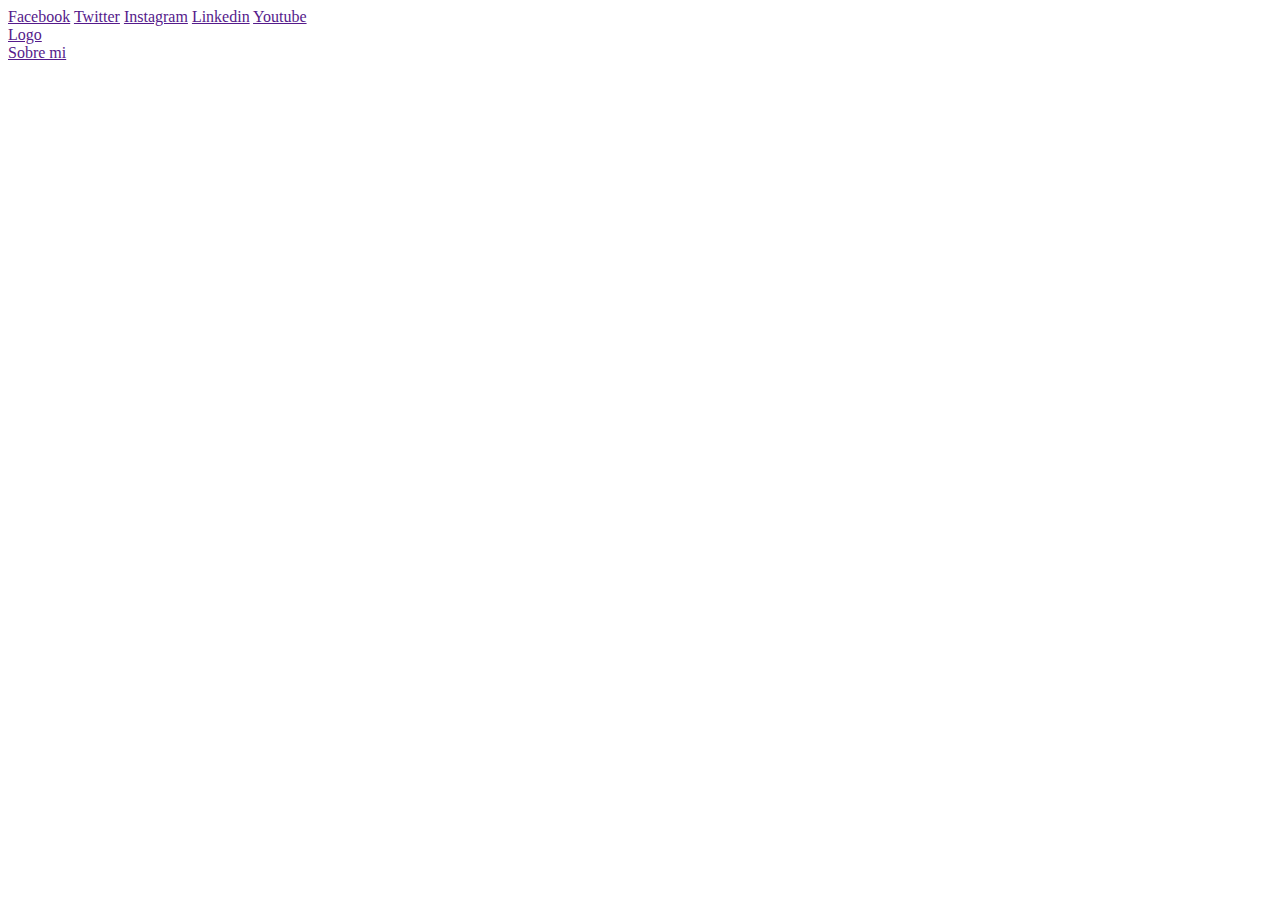
==== index.html @ a58b315d "create navbar" ====
<!DOCTYPE html>
<html lang="en">

<head>
    <meta charset="UTF-8">
    <meta http-equiv="X-UA-Compatible" content="IE=edge">
    <meta name="viewport" content="width=device-width, initial-scale=1.0">
    <title>Document</title>
</head>

<body>
    <header>
        <section class="header-icons-container">
            <div class="icons">
                <a href="">Facebook</a>
                <a href="">Twitter</a>
                <a href="">Instagram</a>
                <a href="">Linkedin</a>
                <a href="">Youtube</a>
            </div>
        </section>
        <nav>
            <section class="nav-logo-container">
                <a href="">Logo</a>
            </section>
            <section class="profile-link">
                <a href="">Sobre mi</a>
            </section>
        </nav>
    </header>
</body>

</html>
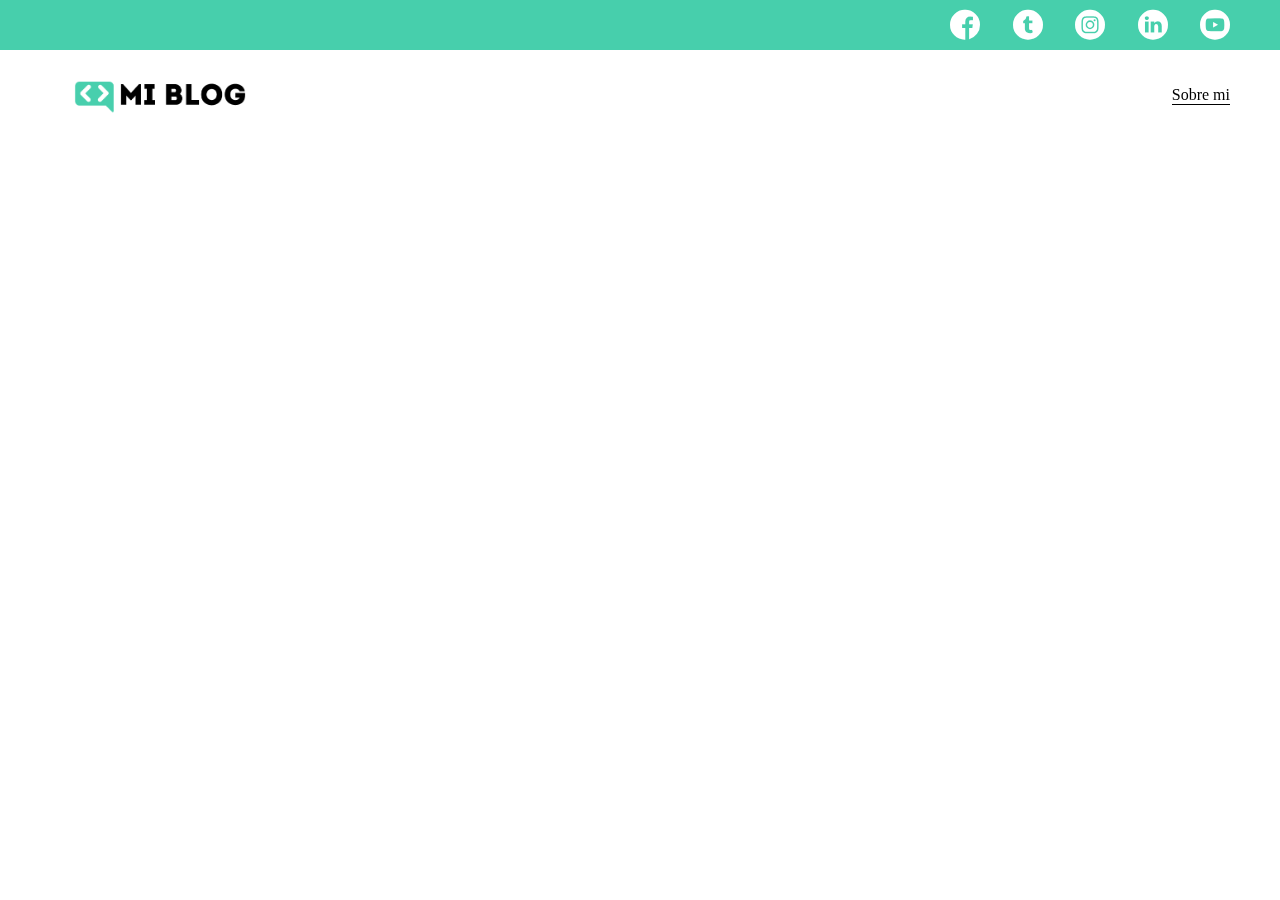
==== commit 9ead75d6: "icons navbar" ====
--- a/index.html
+++ b/index.html
@@ -5,6 +5,8 @@
     <meta charset="UTF-8">
     <meta http-equiv="X-UA-Compatible" content="IE=edge">
     <meta name="viewport" content="width=device-width, initial-scale=1.0">
+    <link rel="stylesheet" href="CSS/main.css">
+    <link rel="stylesheet" href="CSS/font/flaticon.css">
     <title>Document</title>
 </head>
 
@@ -12,16 +14,16 @@
     <header>
         <section class="header-icons-container">
             <div class="icons">
-                <a href="">Facebook</a>
-                <a href="">Twitter</a>
-                <a href="">Instagram</a>
-                <a href="">Linkedin</a>
-                <a href="">Youtube</a>
+                <a href=""><span class="flaticon-001-facebook"></span></a>
+                <a href=""><span class="flaticon-002-twitter"> </span></a>
+                <a href=""><span class="flaticon-011-instagram"></span></a>
+                <a href=""><span class="flaticon-010-linkedin"></span></a>
+                <a href=""><span class="flaticon-008-youtube"></span></a>
             </div>
         </section>
         <nav>
             <section class="nav-logo-container">
-                <a href="">Logo</a>
+                <a href=""><img src="assets/img/Logo-negro.png" alt=""></a>
             </section>
             <section class="profile-link">
                 <a href="">Sobre mi</a>
--- a/CSS/main.css
+++ b/CSS/main.css
@@ -0,0 +1,67 @@
+body {
+    margin: 0;
+    padding: 0;
+    position: fixed;
+    top: 0;
+    bottom: 0;
+    left: 0;
+    right: 0;
+}
+
+a {
+    text-decoration: none;
+    display: inline;
+    color: black;
+}
+
+header {
+    width: 100%;
+    height: 140px;
+    display: grid;
+    grid-template-rows: 1fr 1fr;
+}
+
+header .header-icons-container {
+    width: 100%;
+    height: 50px;
+    display: grid;
+    background-color: #47cfac;
+}
+
+header .header-icons-container .icons {
+    width: 300px;
+    height: auto;
+    display: flex;
+    justify-items: flex-end;
+    align-items: center;
+    justify-content: space-between;
+    justify-self: end;
+    margin-right: 50px;
+}
+header .icons span{
+    color: white;
+}
+nav{
+    display: grid;
+    grid-template-columns: 1fr 1fr;
+    height: 90px;
+}
+nav .nav-logo-container{
+    margin-left: 50px;
+
+}
+nav .nav-logo-container img{
+    width: 220px;
+    margin-top: 10px;
+
+}
+nav .profile-link{
+    display: flex;
+    align-items: center;
+    justify-content: flex-end;
+    margin-right: 50px;
+}
+nav .profile-link a{
+    color: black;
+    border-bottom: 1px solid black;
+}--- a/CSS/font/flaticon.css
+++ b/CSS/font/flaticon.css
@@ -0,0 +1,46 @@
+	/*
+  	Flaticon icon font: Flaticon
+  	Creation date: 20/12/2018 09:27
+  	*/
+
+@font-face {
+  font-family: "Flaticon";
+  src: url("./Flaticon.eot");
+  src: url("./Flaticon.eot?#iefix") format("embedded-opentype"),
+       url("./Flaticon.woff") format("woff"),
+       url("./Flaticon.ttf") format("truetype"),
+       url("./Flaticon.svg#Flaticon") format("svg");
+  font-weight: normal;
+  font-style: normal;
+}
+
+@media screen and (-webkit-min-device-pixel-ratio:0) {
+  @font-face {
+    font-family: "Flaticon";
+    src: url("./Flaticon.svg#Flaticon") format("svg");
+  }
+}
+
+[class^="flaticon-"]:before, [class*=" flaticon-"]:before,
+[class^="flaticon-"]:after, [class*=" flaticon-"]:after {   
+  font-family: Flaticon;
+        font-size: 30px;
+font-style: normal;
+margin-left: 20px;
+}
+
+.flaticon-001-facebook:before { content: "\f100"; }
+.flaticon-002-twitter:before { content: "\f101"; }
+.flaticon-003-whatsapp:before { content: "\f102"; }
+.flaticon-004-groupme:before { content: "\f103"; }
+.flaticon-005-kik:before { content: "\f104"; }
+.flaticon-006-skype:before { content: "\f105"; }
+.flaticon-007-periscope:before { content: "\f106"; }
+.flaticon-008-youtube:before { content: "\f107"; }
+.flaticon-009-itunes:before { content: "\f108"; }
+.flaticon-010-linkedin:before { content: "\f109"; }
+.flaticon-011-instagram:before { content: "\f10a"; }
+.flaticon-012-messenger:before { content: "\f10b"; }
+.flaticon-013-twitter-1:before { content: "\f10c"; }
+.flaticon-014-snapchat:before { content: "\f10d"; }
+.flaticon-015-reddit:before { content: "\f10e"; }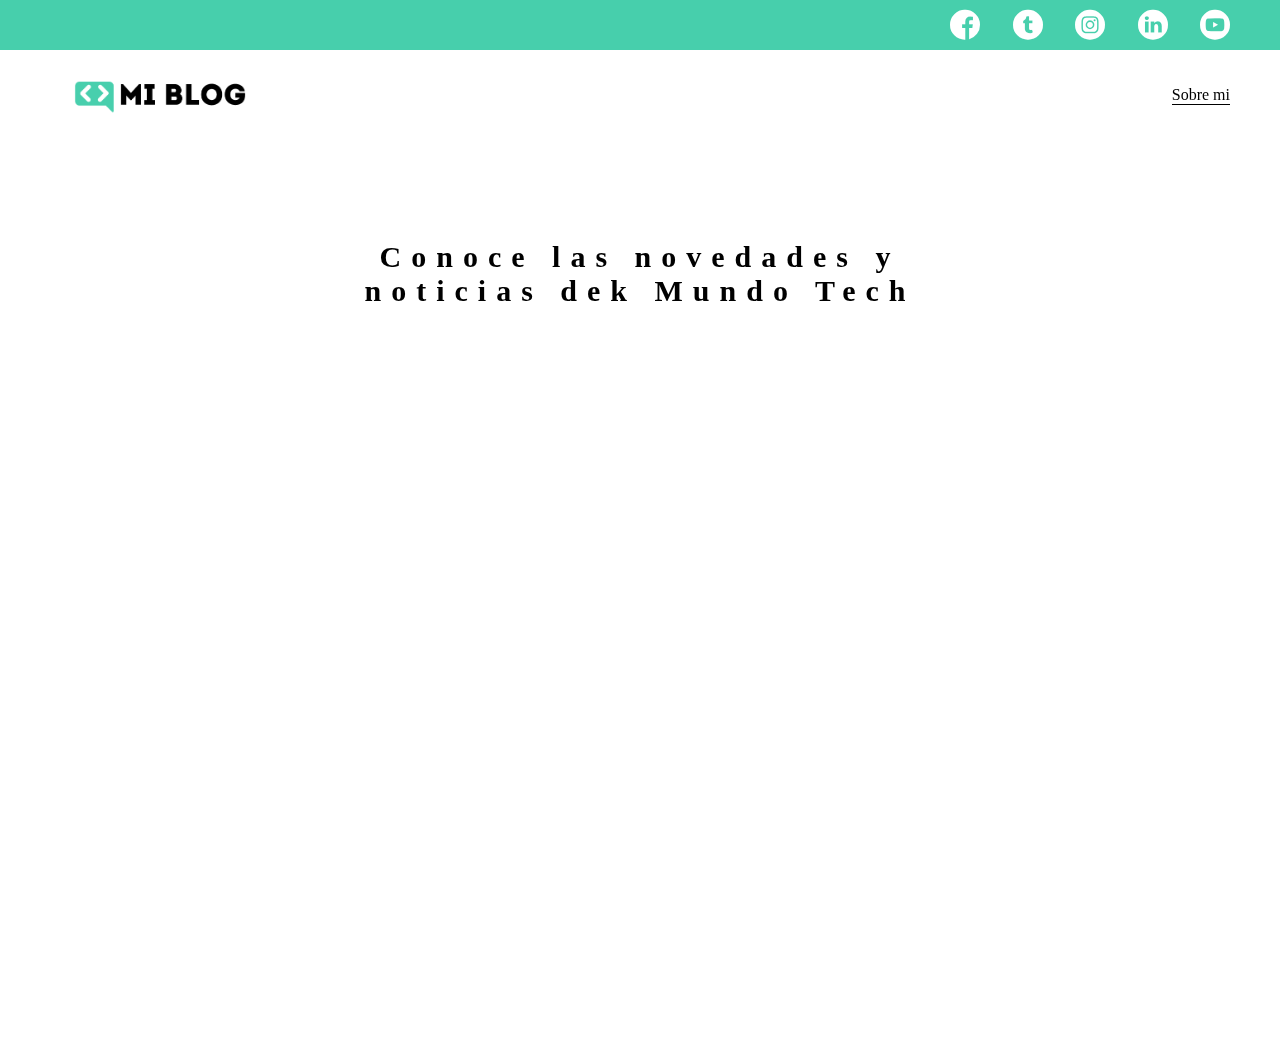
==== commit 54846faf: "create main" ====
--- a/index.html
+++ b/index.html
@@ -30,6 +30,12 @@
             </section>
         </nav>
     </header>
+    <main class="home-main">
+        <section>
+            <h1 class="home-main-text">Conoce las novedades y <br> noticias dek Mundo Tech</br> </h1>
+            <a  class="home-main-button" href="blogs.html"></a>
+        </section>
+    </main>
 </body>
 
 </html>--- a/CSS/main.css
+++ b/CSS/main.css
@@ -64,4 +64,23 @@
 nav .profile-link a{
     color: black;
     border-bottom: 1px solid black;
+}
+.home-main{
+    display: grid;
+    grid-template-columns: 1fr 4fr 1fr;
+    height: 100%;
+}
+.home-main section{
+    display: grid;
+    grid-column: 2;
+    justify-items: center;
+    height: 350px;
+    margin-top: 80px;
+}
+.home-main-text{
+    font-size: 30px;
+    font-weight: 700px;
+    letter-spacing: 10px;
+    color: black;
+    text-align: center;   
 }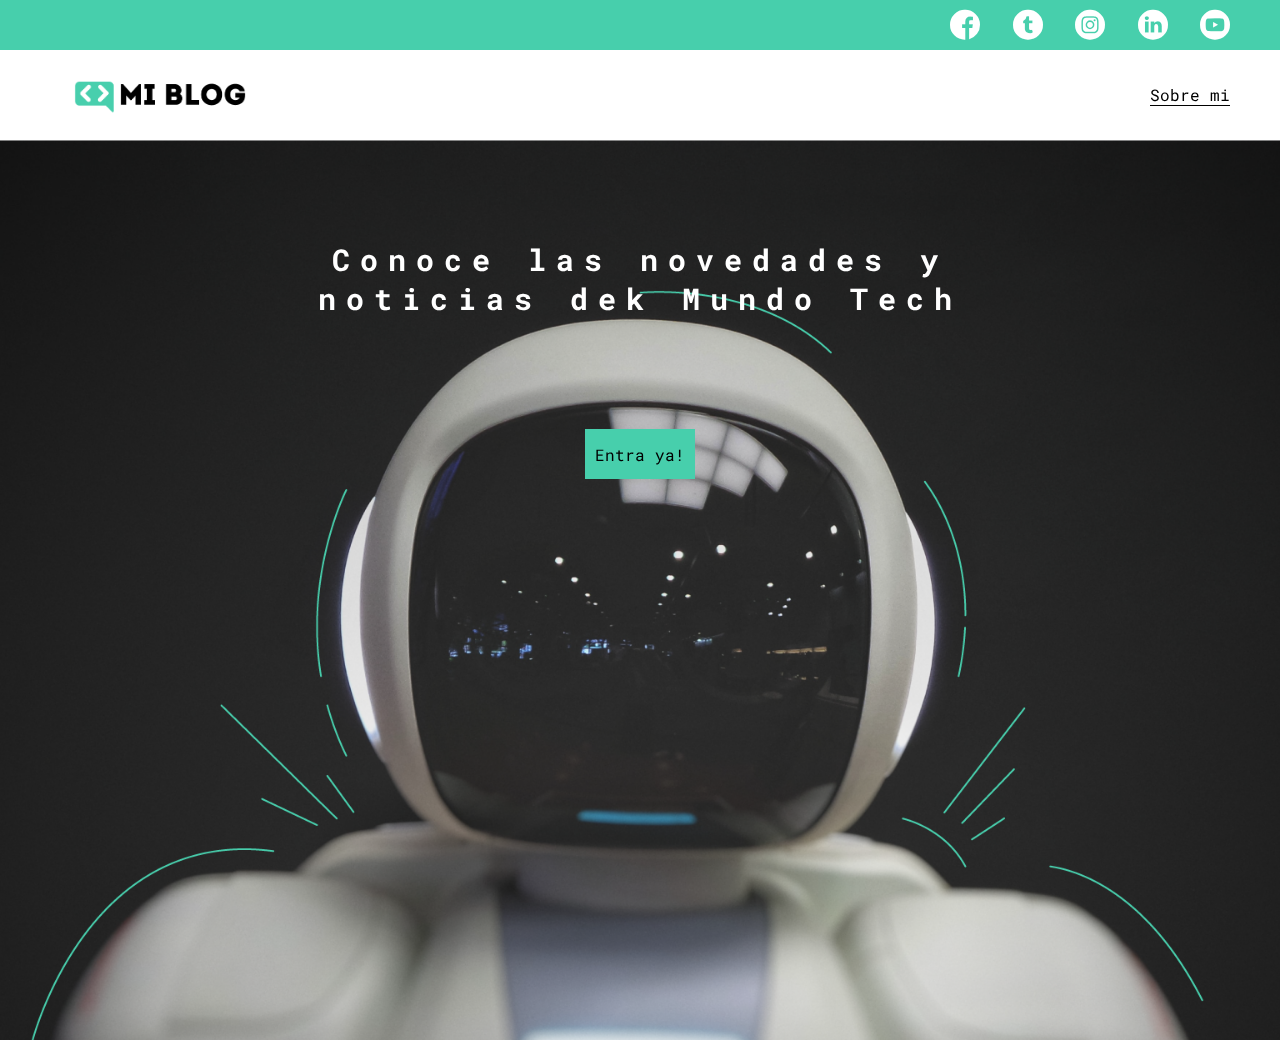
==== commit 79c51838: "give main styles" ====
--- a/index.html
+++ b/index.html
@@ -33,7 +33,7 @@
     <main class="home-main">
         <section>
             <h1 class="home-main-text">Conoce las novedades y <br> noticias dek Mundo Tech</br> </h1>
-            <a  class="home-main-button" href="blogs.html"></a>
+            <a  class="home-main-button" href="blogs.html">Entra ya!</a>
         </section>
     </main>
 </body>
--- a/CSS/main.css
+++ b/CSS/main.css
@@ -1,4 +1,6 @@
+@import url('https://fonts.googleapis.com/css2?family=Roboto+Mono:wght@400;500;700&family=Roboto+Slab:wght@400;700&family=Roboto:wght@400;500;700;900&display=swap');
 body {
+    font-family: 'Roboto Mono', monospace;
     margin: 0;
     padding: 0;
     position: fixed;
@@ -69,6 +71,10 @@
     display: grid;
     grid-template-columns: 1fr 4fr 1fr;
     height: 100%;
+    background-image: url('../assets/img/Cover.png');
+    background-position: center;
+    background-repeat: no-repeat;
+    background-size: cover;
 }
 .home-main section{
     display: grid;
@@ -78,9 +84,23 @@
     margin-top: 80px;
 }
 .home-main-text{
+    font-family: 'Roboto mono', monospace;
     font-size: 30px;
     font-weight: 700px;
     letter-spacing: 10px;
     color: black;
     text-align: center;   
+    color: white;
+}
+.home-main-button{
+    width: 110px;
+    height: 50px;
+    background: #47cfac;
+    display: grid;
+    align-items: center;   
+    justify-content: center;
+}
+.home-main-button a{
+    font-weight: 700;
+    font-size: 18px;
 }